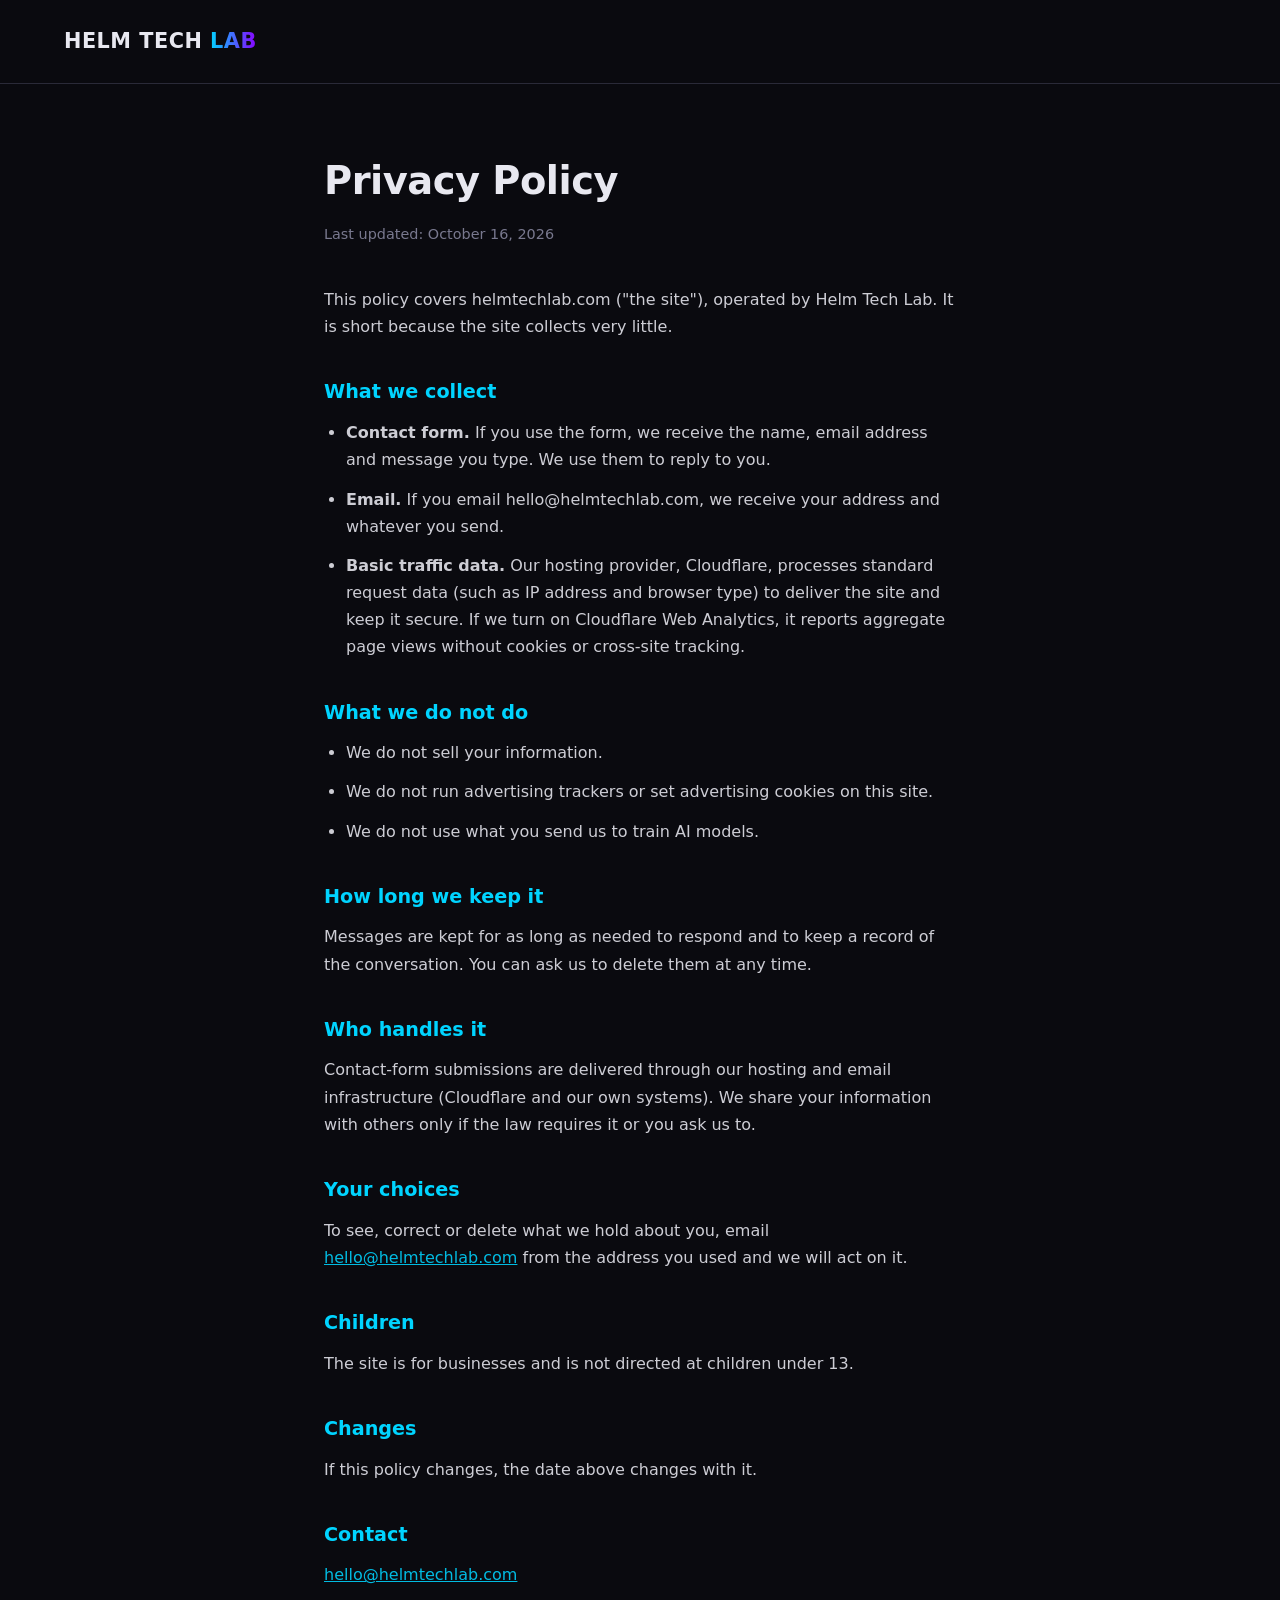
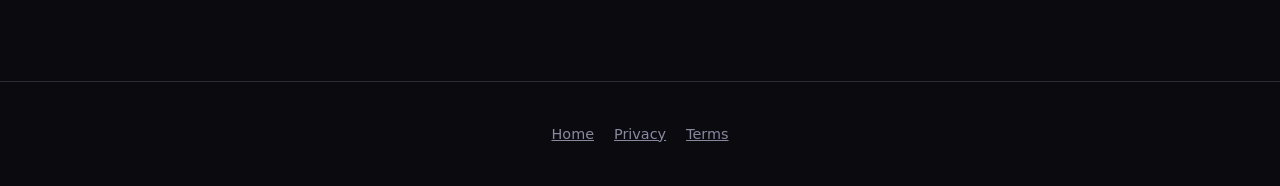
==== privacy.html @ 0ec4ef96 "Site upgrade: contact form, share card, legal pages, security headers - Contact form posting to a Pa" ====
<!DOCTYPE html>
<html lang="en">
<head>
<meta charset="UTF-8">
<meta name="viewport" content="width=device-width, initial-scale=1.0">
<title>Privacy Policy — Helm Tech Lab</title>
<meta name="description" content="How Helm Tech Lab handles information submitted through helmtechlab.com.">
<link rel="canonical" href="https://helmtechlab.com/privacy">
<link rel="icon" href="/favicon.svg" type="image/svg+xml">
<meta name="theme-color" content="#0A0A0F">
<link rel="stylesheet" href="/legal.css">
</head>
<body>
<header><a href="/">HELM TECH <span class="glow">LAB</span></a></header>
<main>
  <h1>Privacy Policy</h1>
  <p class="updated">Last updated: October 16, 2026</p>

  <p>This policy covers helmtechlab.com ("the site"), operated by Helm Tech Lab. It is short because the site collects very little.</p>

  <h2>What we collect</h2>
  <ul>
    <li><strong>Contact form.</strong> If you use the form, we receive the name, email address and message you type. We use them to reply to you.</li>
    <li><strong>Email.</strong> If you email hello@helmtechlab.com, we receive your address and whatever you send.</li>
    <li><strong>Basic traffic data.</strong> Our hosting provider, Cloudflare, processes standard request data (such as IP address and browser type) to deliver the site and keep it secure. If we turn on Cloudflare Web Analytics, it reports aggregate page views without cookies or cross-site tracking.</li>
  </ul>

  <h2>What we do not do</h2>
  <ul>
    <li>We do not sell your information.</li>
    <li>We do not run advertising trackers or set advertising cookies on this site.</li>
    <li>We do not use what you send us to train AI models.</li>
  </ul>

  <h2>How long we keep it</h2>
  <p>Messages are kept for as long as needed to respond and to keep a record of the conversation. You can ask us to delete them at any time.</p>

  <h2>Who handles it</h2>
  <p>Contact-form submissions are delivered through our hosting and email infrastructure (Cloudflare and our own systems). We share your information with others only if the law requires it or you ask us to.</p>

  <h2>Your choices</h2>
  <p>To see, correct or delete what we hold about you, email <a href="mailto:hello@helmtechlab.com">hello@helmtechlab.com</a> from the address you used and we will act on it.</p>

  <h2>Children</h2>
  <p>The site is for businesses and is not directed at children under 13.</p>

  <h2>Changes</h2>
  <p>If this policy changes, the date above changes with it.</p>

  <h2>Contact</h2>
  <p><a href="mailto:hello@helmtechlab.com">hello@helmtechlab.com</a></p>
</main>
<footer><a href="/">Home</a><a href="/privacy">Privacy</a><a href="/terms">Terms</a></footer>
</body>
</html>
---- legal.css ----
:root { --bg:#0A0A0F; --bg-alt:#12121a; --cyan:#00D4FF; --purple:#8B00FF; --text:#E8E8F0; --text-dim:#8888a0; --border:#2a2a38; }
* { margin:0; padding:0; box-sizing:border-box; }
body { background:var(--bg); color:var(--text); font-family:'Segoe UI',system-ui,-apple-system,sans-serif; line-height:1.7; }
header { padding:24px 5%; border-bottom:1px solid var(--border); }
header a { color:var(--text); text-decoration:none; font-weight:700; font-size:1.3rem; letter-spacing:.5px; }
header .glow { background:linear-gradient(90deg,var(--cyan),var(--purple)); -webkit-background-clip:text; background-clip:text; color:transparent; }
main { max-width:760px; margin:0 auto; padding:64px 5% 80px; }
h1 { font-size:clamp(1.8rem,4vw,2.4rem); letter-spacing:-.5px; margin-bottom:8px; }
.updated { color:var(--text-dim); font-size:.9rem; margin-bottom:40px; }
h2 { font-size:1.2rem; color:var(--cyan); margin:36px 0 10px; }
p, li { color:var(--text); opacity:.88; margin-bottom:12px; }
ul { padding-left:22px; margin-bottom:12px; }
a { color:var(--cyan); }
footer { text-align:center; padding:40px 5%; color:var(--text-dim); font-size:.9rem; border-top:1px solid var(--border); }
footer a { color:var(--text-dim); margin:0 10px; }
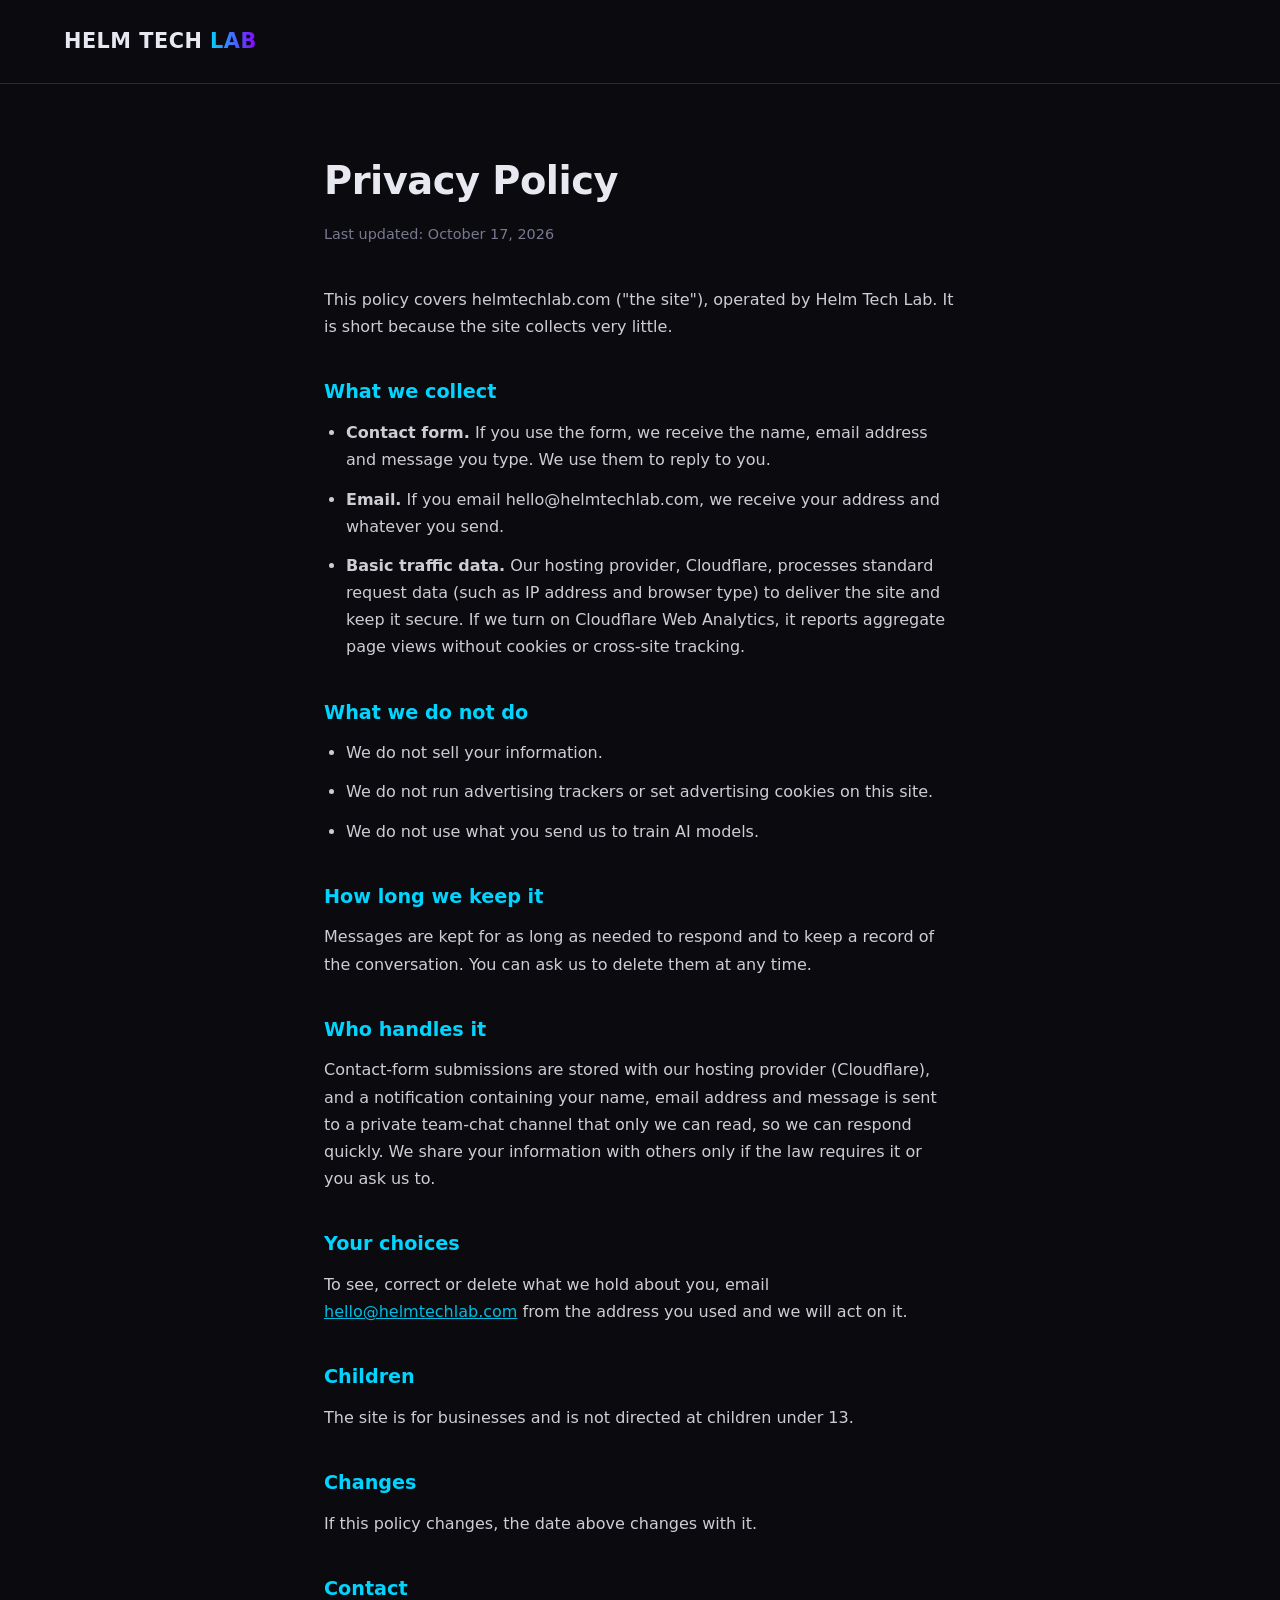
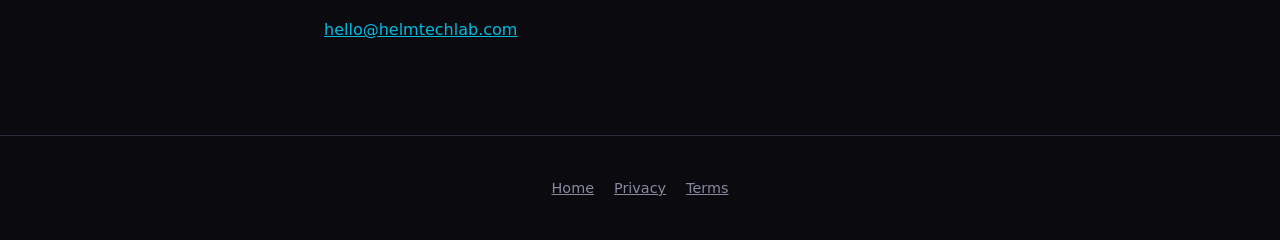
==== commit 8a1a619e: "Privacy policy: disclose private team-chat lead notifications Co-Authored-By: Claude Sonnet 5.5 <nor" ====
--- a/privacy.html
+++ b/privacy.html
@@ -14,7 +14,7 @@
 <header><a href="/">HELM TECH <span class="glow">LAB</span></a></header>
 <main>
   <h1>Privacy Policy</h1>
-  <p class="updated">Last updated: October 16, 2026</p>
+  <p class="updated">Last updated: October 17, 2026</p>
 
   <p>This policy covers helmtechlab.com ("the site"), operated by Helm Tech Lab. It is short because the site collects very little.</p>
 
@@ -36,7 +36,7 @@
   <p>Messages are kept for as long as needed to respond and to keep a record of the conversation. You can ask us to delete them at any time.</p>
 
   <h2>Who handles it</h2>
-  <p>Contact-form submissions are delivered through our hosting and email infrastructure (Cloudflare and our own systems). We share your information with others only if the law requires it or you ask us to.</p>
+  <p>Contact-form submissions are stored with our hosting provider (Cloudflare), and a notification containing your name, email address and message is sent to a private team-chat channel that only we can read, so we can respond quickly. We share your information with others only if the law requires it or you ask us to.</p>
 
   <h2>Your choices</h2>
   <p>To see, correct or delete what we hold about you, email <a href="mailto:hello@helmtechlab.com">hello@helmtechlab.com</a> from the address you used and we will act on it.</p>
